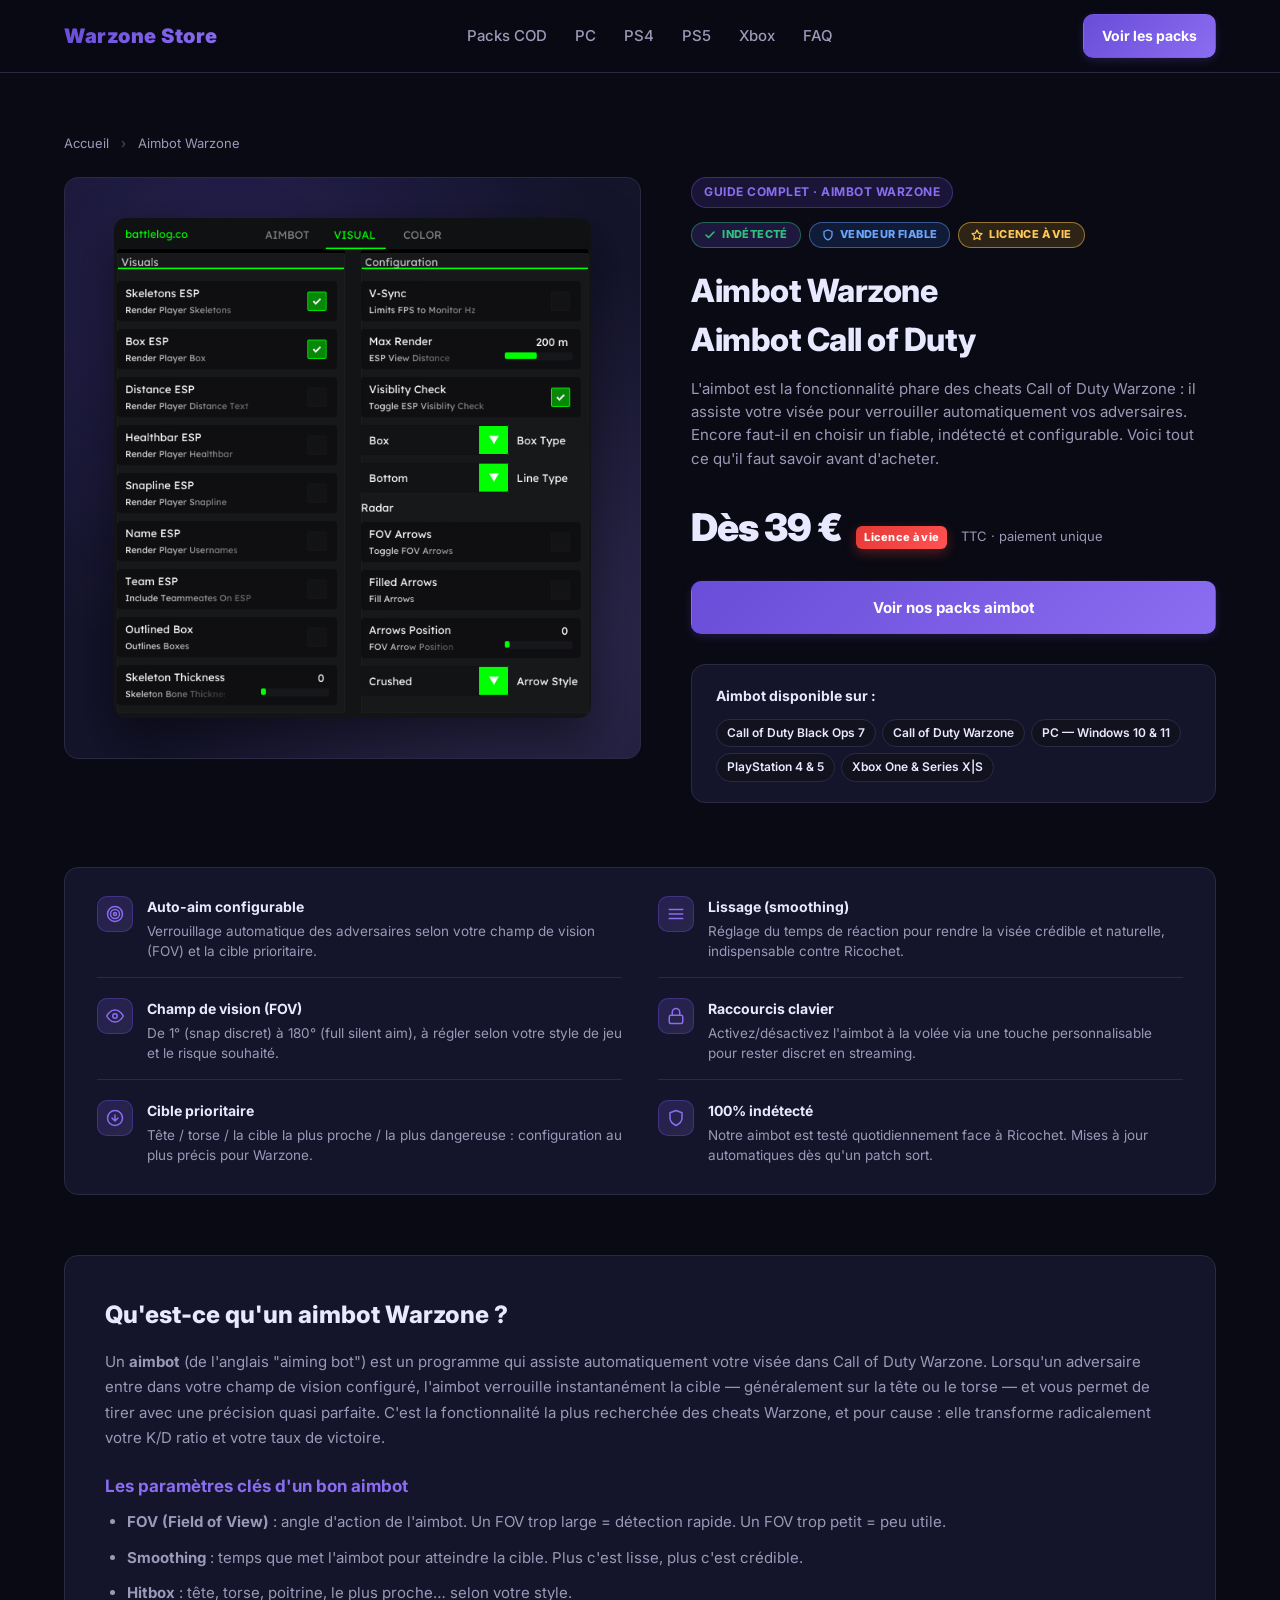
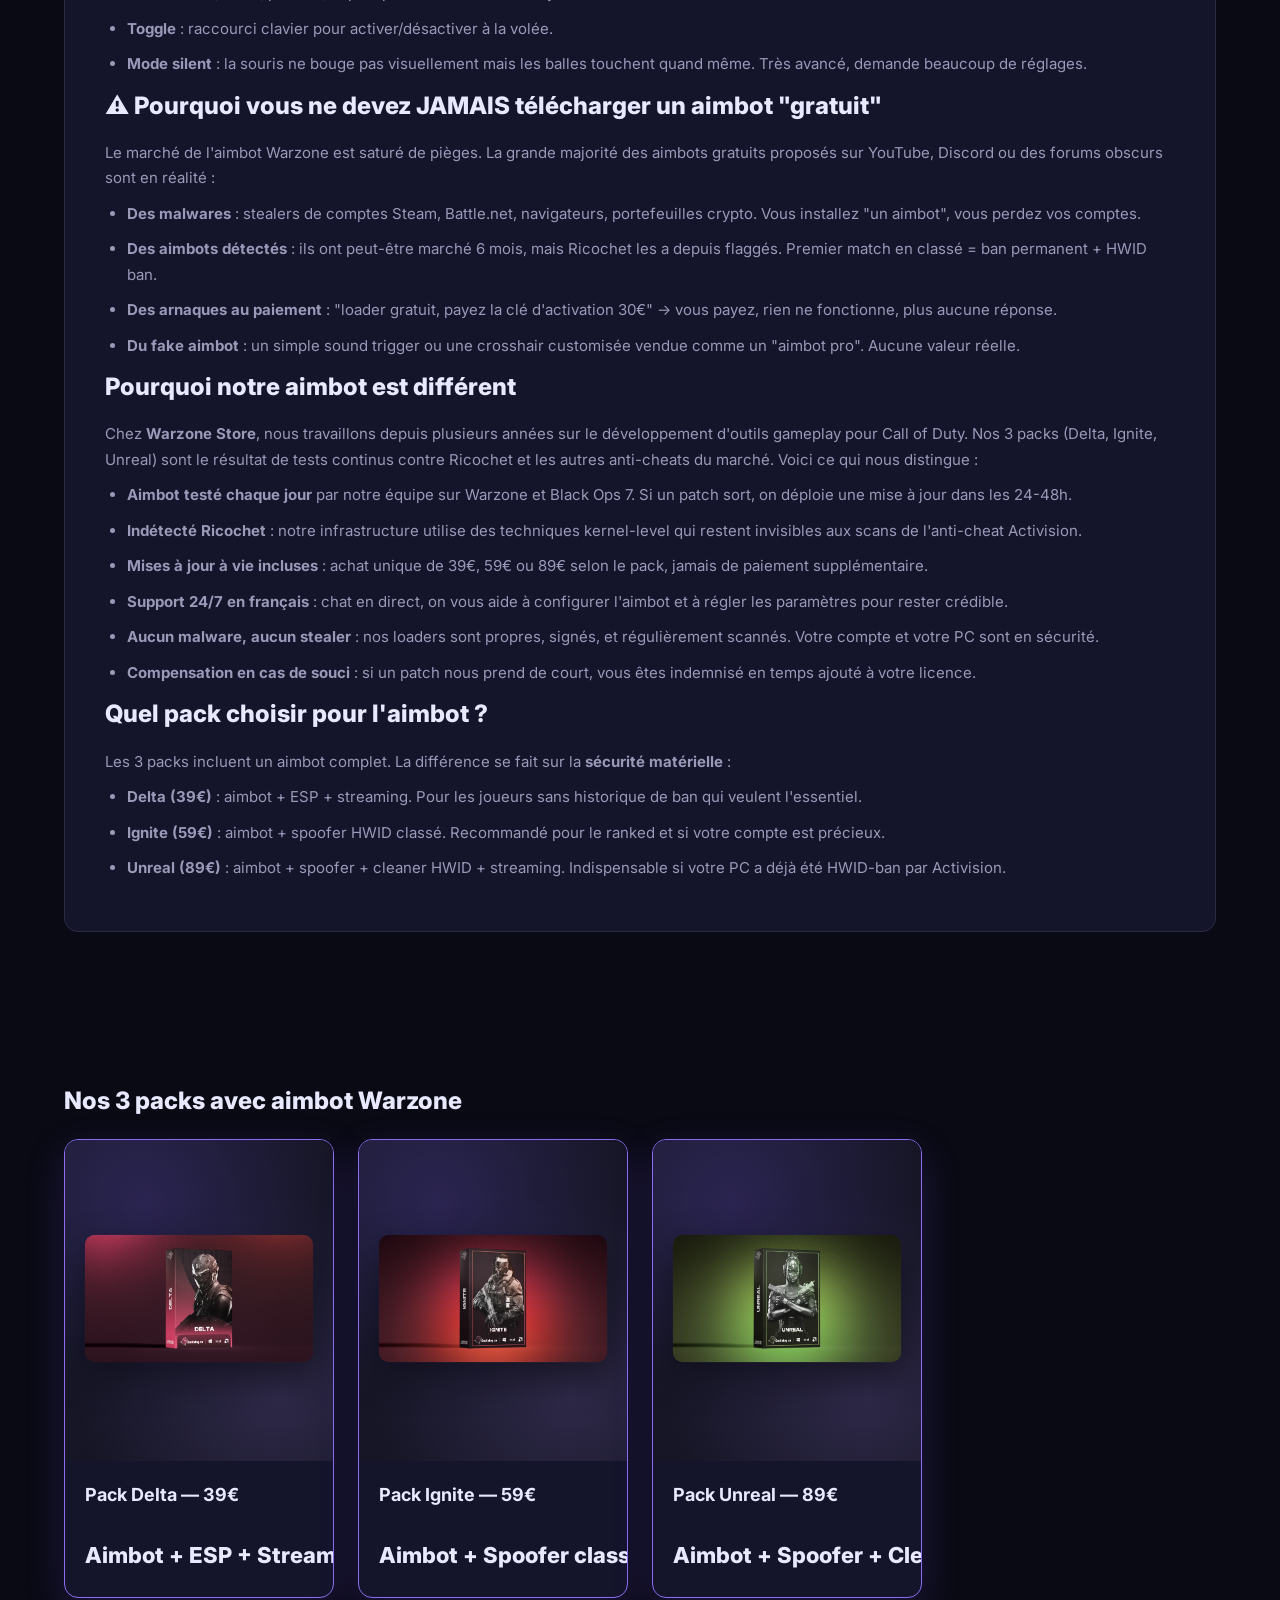
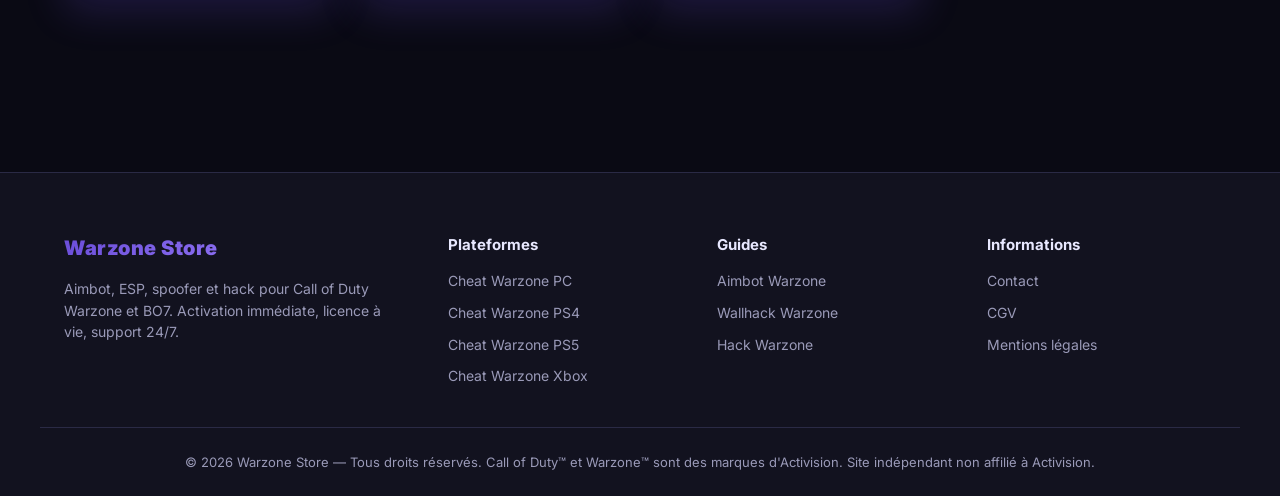
==== aimbot-warzone.html @ 565941c6 "Standardize SEO title + h1 with 2-keyword pattern across all pages, add platform and guide pages" ====
<!DOCTYPE html>
<html lang="fr">
<head>
    <meta charset="UTF-8">
    <meta name="viewport" content="width=device-width, initial-scale=1.0">
    <meta name="robots" content="index, follow">
    <title>Aimbot Warzone - Aimbot Call of Duty</title>
    <meta name="description" content="Aimbot Warzone : tout savoir sur l'auto-aim Call of Duty. Comment ça marche, risques des aimbots gratuits, et comment acheter un aimbot fiable et indétecté. 3 packs à vie dès 39€.">
    <link rel="canonical" href="https://carte-store.com/aimbot-warzone.html"/>
    <link rel="preconnect" href="https://fonts.googleapis.com">
    <link rel="preconnect" href="https://fonts.gstatic.com" crossorigin>
    <link href="https://fonts.googleapis.com/css2?family=Inter:wght@400;500;600;700;800;900&display=swap" rel="stylesheet">
    <link rel="stylesheet" href="assets/css/style.css">
    <link rel="icon" type="image/x-icon" href="favicon.ico">
    <link rel="icon" type="image/svg+xml" href="assets/img/favicon.svg">
    <meta name="msapplication-TileColor" content="#7c5aff">

    <meta property="og:type" content="article">
    <meta property="og:url" content="https://carte-store.com/aimbot-warzone.html">
    <meta property="og:title" content="Aimbot Warzone — Comment ça marche et où l'acheter en sécurité">
    <meta property="og:description" content="Tout sur l'aimbot Call of Duty Warzone : fonctionnement, risques des aimbots gratuits, et solution fiable.">
    <meta property="og:image" content="https://carte-store.com/aimbot-warzone-bo7.webp">
    <meta property="og:locale" content="fr_FR">

    <script type="application/ld+json">
    {
        "@context": "https://schema.org",
        "@type": "Article",
        "headline": "Aimbot Warzone — Qu'est-ce que c'est et où l'acheter en sécurité",
        "description": "Tout savoir sur l'aimbot Call of Duty Warzone : fonctionnement, paramètres, risques des solutions gratuites et comment choisir un aimbot fiable et indétecté.",
        "image": "https://carte-store.com/aimbot-warzone-bo7.webp",
        "author": { "@type": "Organization", "name": "Warzone Store" },
        "publisher": {
            "@type": "Organization",
            "name": "Warzone Store",
            "logo": { "@type": "ImageObject", "url": "https://carte-store.com/cod-bo7-warzone-ignite-spoofer.webp" }
        }
    }
    </script>
</head>
<body>

<header class="header">
    <div class="container header-inner">
        <a href="index.html" class="logo" title="aimbot warzone">
            <span class="logo-text">Warzone Store</span>
        </a>
        <nav class="nav" id="primary-nav">
            <a href="index.html#packs" title="aimbot warzone">Packs COD</a>
            <a href="cheat-warzone-pc.html" title="cheat warzone pc">PC</a>
            <a href="cheat-warzone-ps4.html" title="cheat call of duty ps4">PS4</a>
            <a href="cheat-warzone-ps5.html" title="cheat call of duty ps5">PS5</a>
            <a href="cheat-warzone-xbox.html" title="aimbot warzone xbox one gratuit">Xbox</a>
            <a href="index.html#faq" title="wallhack warzone">FAQ</a>
        </nav>
        <a href="index.html#packs" class="btn btn-primary btn-sm" title="aimbot call of duty">Voir les packs</a>
        <button class="nav-toggle" aria-label="Ouvrir le menu" aria-expanded="false" aria-controls="primary-nav">
            <svg class="nav-toggle-open" viewBox="0 0 24 24" fill="none" stroke="currentColor" stroke-width="2" stroke-linecap="round"><line x1="3" y1="6" x2="21" y2="6"/><line x1="3" y1="12" x2="21" y2="12"/><line x1="3" y1="18" x2="21" y2="18"/></svg>
            <svg class="nav-toggle-close" viewBox="0 0 24 24" fill="none" stroke="currentColor" stroke-width="2" stroke-linecap="round"><line x1="18" y1="6" x2="6" y2="18"/><line x1="6" y1="6" x2="18" y2="18"/></svg>
        </button>
    </div>
</header>

<main class="product-page">
    <div class="container">
        <nav class="breadcrumb">
            <a href="index.html" title="cheat warzone">Accueil</a>
            <span class="sep">›</span>
            <span>Aimbot Warzone</span>
        </nav>

        <div class="product-layout">
            <div class="product-gallery">
                <img src="aimbot-warzone-bo7.webp" alt="aimbot warzone call of duty">
            </div>
            <div class="product-info">
                <span class="product-badge">Guide complet · Aimbot Warzone</span>
                <div class="trust-badges">
                    <span class="trust-badge undetected"><svg viewBox="0 0 24 24" fill="none" stroke="currentColor" stroke-width="3" stroke-linecap="round" stroke-linejoin="round"><polyline points="20 6 9 17 4 12"/></svg>Indétecté</span>
                    <span class="trust-badge spoofer"><svg viewBox="0 0 24 24" fill="none" stroke="currentColor" stroke-width="2.5" stroke-linecap="round" stroke-linejoin="round"><path d="M12 22s8-4 8-10V5l-8-3-8 3v7c0 6 8 10 8 10z"/></svg>Vendeur fiable</span>
                    <span class="trust-badge spoofer-ranked"><svg viewBox="0 0 24 24" fill="none" stroke="currentColor" stroke-width="2.5" stroke-linecap="round" stroke-linejoin="round"><polygon points="12 2 15.09 8.26 22 9.27 17 14.14 18.18 21.02 12 17.77 5.82 21.02 7 14.14 2 9.27 8.91 8.26 12 2"/></svg>Licence à vie</span>
                </div>
                <h1>Aimbot Warzone <br>Aimbot Call of Duty</h1>
                <p class="subtitle">L'aimbot est la fonctionnalité phare des cheats Call of Duty Warzone : il assiste votre visée pour verrouiller automatiquement vos adversaires. Encore faut-il en choisir un fiable, indétecté et configurable. Voici tout ce qu'il faut savoir avant d'acheter.</p>

                <div class="price-row">
                    <span class="price-big">Dès 39 €</span>
                    <span class="discount-badge">Licence à vie</span>
                    <span class="price-vat">TTC · paiement unique</span>
                </div>

                <div class="buy-row">
                    <a href="index.html#packs" class="btn btn-primary" title="aimbot warzone">Voir nos packs aimbot</a>
                </div>

                <div class="compat-block">
                    <h4>Aimbot disponible sur :</h4>
                    <ul class="compat-list">
                        <li>Call of Duty Black Ops 7</li>
                        <li>Call of Duty Warzone</li>
                        <li>PC — Windows 10 &amp; 11</li>
                        <li>PlayStation 4 &amp; 5</li>
                        <li>Xbox One &amp; Series X|S</li>
                    </ul>
                </div>
            </div>
        </div>

        <div class="product-features-list">
            <div class="feature-row">
                <span class="ic"><svg viewBox="0 0 24 24" fill="none" stroke="currentColor" stroke-width="2" stroke-linecap="round" stroke-linejoin="round"><circle cx="12" cy="12" r="10"/><circle cx="12" cy="12" r="6"/><circle cx="12" cy="12" r="2"/></svg></span>
                <div>
                    <h4>Auto-aim configurable</h4>
                    <p>Verrouillage automatique des adversaires selon votre champ de vision (FOV) et la cible prioritaire.</p>
                </div>
            </div>
            <div class="feature-row">
                <span class="ic"><svg viewBox="0 0 24 24" fill="none" stroke="currentColor" stroke-width="2" stroke-linecap="round" stroke-linejoin="round"><path d="M3 12h18"/><path d="M3 6h18"/><path d="M3 18h18"/></svg></span>
                <div>
                    <h4>Lissage (smoothing)</h4>
                    <p>Réglage du temps de réaction pour rendre la visée crédible et naturelle, indispensable contre Ricochet.</p>
                </div>
            </div>
            <div class="feature-row">
                <span class="ic"><svg viewBox="0 0 24 24" fill="none" stroke="currentColor" stroke-width="2" stroke-linecap="round" stroke-linejoin="round"><path d="M1 12s4-8 11-8 11 8 11 8-4 8-11 8-11-8-11-8z"/><circle cx="12" cy="12" r="3"/></svg></span>
                <div>
                    <h4>Champ de vision (FOV)</h4>
                    <p>De 1° (snap discret) à 180° (full silent aim), à régler selon votre style de jeu et le risque souhaité.</p>
                </div>
            </div>
            <div class="feature-row">
                <span class="ic"><svg viewBox="0 0 24 24" fill="none" stroke="currentColor" stroke-width="2" stroke-linecap="round" stroke-linejoin="round"><rect x="3" y="11" width="18" height="11" rx="2"/><path d="M7 11V7a5 5 0 0 1 10 0v4"/></svg></span>
                <div>
                    <h4>Raccourcis clavier</h4>
                    <p>Activez/désactivez l'aimbot à la volée via une touche personnalisable pour rester discret en streaming.</p>
                </div>
            </div>
            <div class="feature-row">
                <span class="ic"><svg viewBox="0 0 24 24" fill="none" stroke="currentColor" stroke-width="2" stroke-linecap="round" stroke-linejoin="round"><circle cx="12" cy="12" r="10"/><path d="M16 12l-4 4-4-4M12 8v8"/></svg></span>
                <div>
                    <h4>Cible prioritaire</h4>
                    <p>Tête / torse / la cible la plus proche / la plus dangereuse : configuration au plus précis pour Warzone.</p>
                </div>
            </div>
            <div class="feature-row">
                <span class="ic"><svg viewBox="0 0 24 24" fill="none" stroke="currentColor" stroke-width="2" stroke-linecap="round" stroke-linejoin="round"><path d="M12 22s8-4 8-10V5l-8-3-8 3v7c0 6 8 10 8 10z"/></svg></span>
                <div>
                    <h4>100% indétecté</h4>
                    <p>Notre aimbot est testé quotidiennement face à Ricochet. Mises à jour automatiques dès qu'un patch sort.</p>
                </div>
            </div>
        </div>

        <section class="product-description">
            <h2>Qu'est-ce qu'un aimbot Warzone ?</h2>
            <p>Un <strong>aimbot</strong> (de l'anglais "aiming bot") est un programme qui assiste automatiquement votre visée dans Call of Duty Warzone. Lorsqu'un adversaire entre dans votre champ de vision configuré, l'aimbot verrouille instantanément la cible — généralement sur la tête ou le torse — et vous permet de tirer avec une précision quasi parfaite. C'est la fonctionnalité la plus recherchée des cheats Warzone, et pour cause : elle transforme radicalement votre K/D ratio et votre taux de victoire.</p>

            <h3>Les paramètres clés d'un bon aimbot</h3>
            <ul>
                <li><strong>FOV (Field of View)</strong> : angle d'action de l'aimbot. Un FOV trop large = détection rapide. Un FOV trop petit = peu utile.</li>
                <li><strong>Smoothing</strong> : temps que met l'aimbot pour atteindre la cible. Plus c'est lisse, plus c'est crédible.</li>
                <li><strong>Hitbox</strong> : tête, torse, poitrine, le plus proche… selon votre style.</li>
                <li><strong>Toggle</strong> : raccourci clavier pour activer/désactiver à la volée.</li>
                <li><strong>Mode silent</strong> : la souris ne bouge pas visuellement mais les balles touchent quand même. Très avancé, demande beaucoup de réglages.</li>
            </ul>

            <h2>⚠️ Pourquoi vous ne devez JAMAIS télécharger un aimbot "gratuit"</h2>
            <p>Le marché de l'aimbot Warzone est saturé de pièges. La grande majorité des aimbots gratuits proposés sur YouTube, Discord ou des forums obscurs sont en réalité :</p>
            <ul>
                <li><strong>Des malwares</strong> : stealers de comptes Steam, Battle.net, navigateurs, portefeuilles crypto. Vous installez "un aimbot", vous perdez vos comptes.</li>
                <li><strong>Des aimbots détectés</strong> : ils ont peut-être marché 6 mois, mais Ricochet les a depuis flaggés. Premier match en classé = ban permanent + HWID ban.</li>
                <li><strong>Des arnaques au paiement</strong> : "loader gratuit, payez la clé d'activation 30€" → vous payez, rien ne fonctionne, plus aucune réponse.</li>
                <li><strong>Du fake aimbot</strong> : un simple sound trigger ou une crosshair customisée vendue comme un "aimbot pro". Aucune valeur réelle.</li>
            </ul>

            <h2>Pourquoi notre aimbot est différent</h2>
            <p>Chez <strong>Warzone Store</strong>, nous travaillons depuis plusieurs années sur le développement d'outils gameplay pour Call of Duty. Nos 3 packs (Delta, Ignite, Unreal) sont le résultat de tests continus contre Ricochet et les autres anti-cheats du marché. Voici ce qui nous distingue :</p>
            <ul>
                <li><strong>Aimbot testé chaque jour</strong> par notre équipe sur Warzone et Black Ops 7. Si un patch sort, on déploie une mise à jour dans les 24-48h.</li>
                <li><strong>Indétecté Ricochet</strong> : notre infrastructure utilise des techniques kernel-level qui restent invisibles aux scans de l'anti-cheat Activision.</li>
                <li><strong>Mises à jour à vie incluses</strong> : achat unique de 39€, 59€ ou 89€ selon le pack, jamais de paiement supplémentaire.</li>
                <li><strong>Support 24/7 en français</strong> : chat en direct, on vous aide à configurer l'aimbot et à régler les paramètres pour rester crédible.</li>
                <li><strong>Aucun malware, aucun stealer</strong> : nos loaders sont propres, signés, et régulièrement scannés. Votre compte et votre PC sont en sécurité.</li>
                <li><strong>Compensation en cas de souci</strong> : si un patch nous prend de court, vous êtes indemnisé en temps ajouté à votre licence.</li>
            </ul>

            <h2>Quel pack choisir pour l'aimbot ?</h2>
            <p>Les 3 packs incluent un aimbot complet. La différence se fait sur la <strong>sécurité matérielle</strong> :</p>
            <ul>
                <li><strong>Delta (39€)</strong> : aimbot + ESP + streaming. Pour les joueurs sans historique de ban qui veulent l'essentiel.</li>
                <li><strong>Ignite (59€)</strong> : aimbot + spoofer HWID classé. Recommandé pour le ranked et si votre compte est précieux.</li>
                <li><strong>Unreal (89€)</strong> : aimbot + spoofer + cleaner HWID + streaming. Indispensable si votre PC a déjà été HWID-ban par Activision.</li>
            </ul>
        </section>

        <section id="packs" class="related">
            <h2>Nos 3 packs avec aimbot Warzone</h2>
            <div class="grid">
                <article class="product-card">
                    <a class="product-visual" href="cod-bo7-warzone-delta.html" title="aimbot warzone"><img src="cod-bo7-warzone-delta-cheat.webp" alt="aimbot call of duty" loading="lazy"></a>
                    <div class="product-body">
                        <h3><a href="cod-bo7-warzone-delta.html" title="aimbot warzone pc gratuit">Pack Delta — 39€</a></h3>
                        <div class="product-footer">
                            <span class="price-current">Aimbot + ESP + Streaming</span>
                            <a href="cod-bo7-warzone-delta.html" class="btn btn-ghost btn-sm" title="cheat warzone">Voir</a>
                        </div>
                    </div>
                </article>
                <article class="product-card">
                    <a class="product-visual" href="cod-bo7-warzone-ignite.html" title="aimbot warzone xbox one gratuit"><img src="cod-bo7-warzone-ignite-spoofer.webp" alt="cheat warzone" loading="lazy"></a>
                    <div class="product-body">
                        <h3><a href="cod-bo7-warzone-ignite.html" title="cheat warzone gratuit">Pack Ignite — 59€</a></h3>
                        <div class="product-footer">
                            <span class="price-current">Aimbot + Spoofer classé</span>
                            <a href="cod-bo7-warzone-ignite.html" class="btn btn-ghost btn-sm" title="wallhack warzone">Voir</a>
                        </div>
                    </div>
                </article>
                <article class="product-card">
                    <a class="product-visual" href="cod-bo7-warzone-unreal.html" title="hack warzone"><img src="cod-bo7-warzone-unreal-cheat.webp" alt="cheat warzone 2" loading="lazy"></a>
                    <div class="product-body">
                        <h3><a href="cod-bo7-warzone-unreal.html" title="cheat warzone 2.0">Pack Unreal — 89€</a></h3>
                        <div class="product-footer">
                            <span class="price-current">Aimbot + Spoofer + Cleaner</span>
                            <a href="cod-bo7-warzone-unreal.html" class="btn btn-ghost btn-sm" title="hack warzone 2.0">Voir</a>
                        </div>
                    </div>
                </article>
            </div>
        </section>
    </div>
</main>

<footer class="footer">
    <div class="container footer-inner">
        <div class="footer-col footer-brand">
            <a href="index.html" class="logo" title="aimbot call of duty">
                <span class="logo-text">Warzone Store</span>
            </a>
            <p>Aimbot, ESP, spoofer et hack pour Call of Duty Warzone et BO7. Activation immédiate, licence à vie, support 24/7.</p>
        </div>
        <div class="footer-col">
            <h4>Plateformes</h4>
            <ul>
                <li><a href="cheat-warzone-pc.html" title="cheat warzone pc">Cheat Warzone PC</a></li>
                <li><a href="cheat-warzone-ps4.html" title="cheat call of duty ps4">Cheat Warzone PS4</a></li>
                <li><a href="cheat-warzone-ps5.html" title="cheat call of duty ps5">Cheat Warzone PS5</a></li>
                <li><a href="cheat-warzone-xbox.html" title="aimbot warzone xbox one gratuit">Cheat Warzone Xbox</a></li>
            </ul>
        </div>
        <div class="footer-col">
            <h4>Guides</h4>
            <ul>
                <li><a href="aimbot-warzone.html" title="aimbot warzone">Aimbot Warzone</a></li>
                <li><a href="wallhack-warzone.html" title="wallhack warzone">Wallhack Warzone</a></li>
                <li><a href="hack-warzone.html" title="hack warzone">Hack Warzone</a></li>
            </ul>
        </div>
        <div class="footer-col">
            <h4>Informations</h4>
            <ul>
                <li><a href="#" title="cheat warzone">Contact</a></li>
                <li><a href="#" title="cheat warzone gratuit">CGV</a></li>
                <li><a href="#" title="wallhack warzone">Mentions légales</a></li>
            </ul>
        </div>
    </div>
    <div class="container footer-bottom">
        <p>© <span id="year"></span> Warzone Store — Tous droits réservés. Call of Duty™ et Warzone™ sont des marques d'Activision. Site indépendant non affilié à Activision.</p>
    </div>
</footer>

<script src="assets/js/script.js"></script>
</body>
</html>
---- assets/css/style.css ----
/* ===== Reset & base ===== */
*, *::before, *::after { box-sizing: border-box; }
* { margin: 0; padding: 0; }

:root {
    --bg: #0a0a14;
    --bg-2: #12121f;
    --bg-3: #1a1a2e;
    --surface: #14142b;
    --border: #2a2a45;
    --text: #e8e8ff;
    --muted: #9a9ab8;
    --primary: #6a4dd8;          /* Purple-blue */
    --primary-2: #8a6df0;
    --primary-glow: rgba(124, 90, 255, 0.18);
    --accent: #a78bfa;
    --gold: #f5c542;
    --success: #7c5aff;
    --radius: 14px;
    --radius-sm: 10px;
    --shadow: 0 10px 30px rgba(124, 90, 255, 0.22);
}

html { scroll-behavior: smooth; }

body {
    font-family: 'Inter', -apple-system, BlinkMacSystemFont, sans-serif;
    background: var(--bg);
    color: var(--text);
    line-height: 1.55;
    -webkit-font-smoothing: antialiased;
    overflow-x: hidden;
}

a { color: inherit; text-decoration: none; }
img { max-width: 100%; display: block; }
ul { list-style: none; }

.container {
    width: 100%;
    max-width: 1200px;
    margin: 0 auto;
    padding: 0 24px;
}

.accent { color: var(--primary-2); }

/* ===== Buttons ===== */
.btn {
    display: inline-flex;
    align-items: center;
    justify-content: center;
    gap: 8px;
    padding: 14px 28px;
    border-radius: var(--radius-sm);
    font-weight: 700;
    font-size: 15px;
    border: 1px solid transparent;
    cursor: pointer;
    transition: transform 0.15s ease, box-shadow 0.2s ease, background 0.2s ease;
    white-space: nowrap;
}

.btn-sm { padding: 10px 18px; font-size: 14px; }

.btn-primary {
    background: linear-gradient(135deg, var(--primary) 0%, var(--primary-2) 100%);
    color: #fff;
    box-shadow: 0 3px 10px var(--primary-glow);
}
.btn-primary:hover {
    transform: translateY(-1px);
    box-shadow: 0 6px 18px var(--primary-glow);
    filter: brightness(1.06);
}

.btn-ghost {
    background: rgba(124, 90, 255, 0.04);
    color: var(--text);
    border-color: var(--border);
}
.btn-ghost:hover {
    background: rgba(124, 90, 255, 0.08);
    border-color: var(--primary-2);
}

/* ===== Header ===== */
.header {
    position: sticky;
    top: 0;
    z-index: 50;
    background: rgba(10, 10, 20, 0.85);
    backdrop-filter: blur(12px);
    border-bottom: 1px solid var(--border);
}
.header-inner {
    display: flex;
    align-items: center;
    justify-content: space-between;
    height: 72px;
    gap: 24px;
}
.logo {
    display: inline-flex;
    align-items: center;
    gap: 10px;
    font-weight: 800;
    font-size: 18px;
    letter-spacing: 0.3px;
}
.logo-img {
    display: block;
    height: 38px;
    width: auto;
}
.logo-text {
    background: linear-gradient(135deg, var(--primary) 0%, var(--primary-2) 100%);
    -webkit-background-clip: text;
    background-clip: text;
    color: transparent;
    font-weight: 900;
    font-size: 20px;
    letter-spacing: 0.5px;
}
.footer-brand .logo-img { height: 44px; }
.nav {
    display: flex;
    gap: 28px;
    font-size: 15px;
    font-weight: 500;
}
.nav a { color: var(--muted); transition: color 0.15s; }
.nav a:hover { color: var(--text); }

.nav-toggle {
    display: none;
    align-items: center;
    justify-content: center;
    width: 44px;
    height: 44px;
    border-radius: 10px;
    background: rgba(124, 90, 255, 0.04);
    border: 1px solid var(--border);
    color: var(--text);
    cursor: pointer;
    padding: 0;
    transition: border-color 0.15s, background 0.15s;
}
.nav-toggle:hover { border-color: var(--primary-2); background: rgba(124, 90, 255, 0.08); }
.nav-toggle svg { width: 22px; height: 22px; display: block; }
.nav-toggle .nav-toggle-close { display: none; }
.nav-toggle[aria-expanded="true"] .nav-toggle-open { display: none; }
.nav-toggle[aria-expanded="true"] .nav-toggle-close { display: block; }

/* Accessibilite clavier */
a:focus-visible,
button:focus-visible,
.btn:focus-visible,
summary:focus-visible,
input:focus-visible,
textarea:focus-visible {
    outline: 2px solid var(--primary-2);
    outline-offset: 2px;
}

/* ===== Hero ===== */
.hero {
    position: relative;
    padding: 80px 0 100px;
    overflow: hidden;
    background:
        radial-gradient(900px 600px at 80% 10%, rgba(124, 90, 255, 0.18), transparent 70%),
        radial-gradient(700px 500px at 10% 80%, rgba(167, 139, 250, 0.18), transparent 70%),
        var(--bg);
}
.hero::before {
    content: "";
    position: absolute; inset: 0;
    background-image:
        linear-gradient(rgba(124, 90, 255,0.04) 1px, transparent 1px),
        linear-gradient(90deg, rgba(124, 90, 255,0.04) 1px, transparent 1px);
    background-size: 60px 60px;
    pointer-events: none;
}
.hero-inner {
    display: grid;
    grid-template-columns: 1.1fr 1fr;
    gap: 60px;
    align-items: center;
    position: relative;
    z-index: 1;
}
.badge {
    display: inline-block;
    padding: 6px 14px;
    border-radius: 999px;
    background: rgba(124, 90, 255, 0.12);
    color: var(--primary-2);
    border: 1px solid rgba(124, 90, 255, 0.35);
    font-size: 13px;
    font-weight: 600;
    margin-bottom: 24px;
}
.hero h1 {
    font-size: clamp(36px, 5vw, 56px);
    font-weight: 800;
    line-height: 1.1;
    letter-spacing: -1px;
    margin-bottom: 20px;
}
.hero-sub {
    font-size: 18px;
    color: var(--muted);
    margin-bottom: 32px;
    max-width: 540px;
}
.hero-cta {
    display: flex;
    gap: 14px;
    flex-wrap: wrap;
    margin-bottom: 32px;
}
.hero-trust {
    display: flex;
    flex-wrap: wrap;
    gap: 20px;
    color: var(--muted);
    font-size: 14px;
}
.hero-trust li {
    display: inline-flex;
    align-items: center;
    gap: 8px;
}
.hero-trust .dot {
    width: 7px; height: 7px;
    border-radius: 50%;
    background: var(--success);
    box-shadow: 0 0 12px var(--success);
}

/* Hero visual cards */
.hero-visual {
    position: relative;
    height: 420px;
}
.card-3d {
    position: absolute;
    width: 200px;
    height: 280px;
    border-radius: 14px;
    overflow: hidden;
    background: var(--surface);
    border: 1px solid var(--border);
    box-shadow:
        0 25px 50px rgba(124, 90, 255, 0.2),
        0 10px 20px rgba(124, 90, 255, 0.12);
}
.card-3d img {
    width: 100%;
    height: 100%;
    object-fit: cover;
    display: block;
}

.card-3d-1 { top: 0; left: 10px; transform: rotate(-8deg); animation: float1 6s ease-in-out infinite; }
.card-3d-2 { top: 50px; right: 10px; transform: rotate(6deg); animation: float2 7s ease-in-out infinite; }
.card-3d-3 { bottom: 0; left: 50%; margin-left: -100px; transform: rotate(-3deg); animation: float3 8s ease-in-out infinite; z-index: 2; }

@keyframes float1 { 0%, 100% { transform: translateY(0) rotate(-8deg); } 50% { transform: translateY(-12px) rotate(-8deg); } }
@keyframes float2 { 0%, 100% { transform: translateY(0) rotate(6deg); } 50% { transform: translateY(-15px) rotate(6deg); } }
@keyframes float3 { 0%, 100% { transform: translateY(0) rotate(-3deg); } 50% { transform: translateY(-10px) rotate(-3deg); } }

/* ===== Strip ===== */
.strip {
    background: var(--bg-2);
    border-top: 1px solid var(--border);
    border-bottom: 1px solid var(--border);
    padding: 22px 0;
}
.strip-inner {
    display: flex;
    flex-wrap: wrap;
    justify-content: space-around;
    gap: 24px;
    text-align: center;
}
.strip-item {
    color: var(--muted);
    font-size: 14px;
    font-weight: 600;
    display: inline-flex;
    align-items: center;
    gap: 10px;
}
.strip-item > span {
    display: inline-flex;
    align-items: center;
    justify-content: center;
    width: 36px;
    height: 36px;
    border-radius: 10px;
    background: rgba(124, 90, 255, 0.12);
    border: 1px solid rgba(124, 90, 255, 0.3);
    color: var(--primary-2);
}
.strip-item > span svg {
    width: 18px;
    height: 18px;
    display: block;
}

/* ===== Sections ===== */
section { padding: 90px 0; }
.section-head {
    text-align: center;
    margin-bottom: 56px;
    max-width: 720px;
    margin-left: auto;
    margin-right: auto;
}
.section-head h2 {
    font-size: clamp(28px, 4vw, 42px);
    font-weight: 800;
    letter-spacing: -0.5px;
    margin-bottom: 14px;
}
.section-head p { color: var(--muted); font-size: 17px; }

/* ===== Products grid ===== */
.products { background: var(--bg); }
.grid {
    display: grid;
    grid-template-columns: repeat(auto-fill, minmax(260px, 1fr));
    gap: 24px;
}
.product-card {
    background: var(--surface);
    border: 1px solid var(--primary-2);
    border-radius: var(--radius);
    overflow: hidden;
    display: flex;
    flex-direction: column;
    box-shadow: 0 10px 30px rgba(124, 90, 255, 0.14);
    transition: transform 0.2s ease, box-shadow 0.2s ease;
}
.product-card.featured { border-color: rgba(245, 197, 66, 0.7); box-shadow: 0 10px 30px rgba(245, 197, 66, 0.18); }

@media (hover: hover) {
    .product-card { transform: translateY(-4px); box-shadow: 0 14px 40px rgba(124, 90, 255, 0.18); }
    .product-card:hover { transform: translateY(-8px); box-shadow: 0 20px 50px rgba(124, 90, 255, 0.28); }
    .product-card.featured { box-shadow: 0 14px 40px rgba(245, 197, 66, 0.2); }
    .product-card.featured:hover { box-shadow: 0 20px 50px rgba(245, 197, 66, 0.3); }
}

.product-visual {
    position: relative;
    aspect-ratio: 5 / 6;
    background: linear-gradient(135deg, var(--bg-3), var(--bg-2));
    display: flex;
    align-items: center;
    justify-content: center;
    padding: 22px;
    overflow: hidden;
    cursor: pointer;
}
.product-visual::before {
    content: "";
    position: absolute; inset: 0;
    background:
        radial-gradient(circle at 30% 20%, rgba(124, 90, 255,0.18), transparent 60%),
        radial-gradient(circle at 80% 80%, rgba(167, 139, 250,0.18), transparent 60%);
    pointer-events: none;
}
.product-visual img {
    max-width: 100%;
    max-height: 100%;
    width: auto;
    height: auto;
    object-fit: contain;
    border-radius: 10px;
    box-shadow: 0 14px 35px rgba(0, 0, 0, 0.45);
    transition: transform 0.35s ease;
    position: relative;
    z-index: 1;
    transform: translateY(-2px) scale(1.02);
}
.product-card:hover .product-visual img {
    transform: translateY(-6px) scale(1.05);
}
.tag {
    position: absolute;
    top: 4px;
    right: 4px;
    z-index: 3;
    padding: 4px 10px;
    border-radius: 999px;
    background: rgba(124, 90, 255, 0.85);
    color: #fff;
    border: 1px solid rgba(255, 255, 255, 0.2);
    backdrop-filter: blur(6px);
    font-size: 11px;
    font-weight: 700;
    text-transform: uppercase;
    letter-spacing: 0.5px;
    box-shadow: 0 4px 12px rgba(124, 90, 255, 0.4);
}
.tag-gold {
    background: rgba(245, 197, 66, 0.15);
    color: var(--gold);
    border-color: rgba(245, 197, 66, 0.4);
}

.product-body { padding: 20px; display: flex; flex-direction: column; flex: 1; gap: 8px; }
.product-body h3 { font-size: 18px; font-weight: 700; }
.product-body .meta { font-size: 13px; color: var(--muted); }
.product-footer {
    display: flex;
    align-items: center;
    justify-content: space-between;
    margin-top: auto;
    padding-top: 16px;
}
.price {
    display: flex;
    align-items: baseline;
    gap: 8px;
    flex-wrap: wrap;
}
.price-current {
    font-size: 22px;
    font-weight: 800;
    color: var(--text);
    white-space: nowrap;
}
.price-old {
    font-size: 14px;
    font-weight: 600;
    color: var(--muted);
    text-decoration: line-through;
    white-space: nowrap;
}
.discount-badge {
    display: inline-block;
    padding: 3px 8px;
    border-radius: 6px;
    background: linear-gradient(135deg, #e53935, #ff5252);
    color: #fff;
    font-size: 11px;
    font-weight: 800;
    letter-spacing: 0.3px;
    box-shadow: 0 4px 12px rgba(229, 57, 53, 0.35);
}
.discount-badge.absolute {
    position: absolute;
    top: 12px;
    left: 12px;
    z-index: 3;
}
.price-row .price-old {
    font-size: 18px;
}

/* ===== Product details block (eneba-style) ===== */
.product-details {
    margin-top: 60px;
    display: grid;
    grid-template-columns: repeat(auto-fit, minmax(260px, 1fr));
    gap: 16px;
    padding: 32px;
    background: var(--surface);
    border: 1px solid var(--border);
    border-radius: var(--radius);
}
.detail-block {
    display: flex;
    align-items: flex-start;
    gap: 14px;
}
.detail-icon {
    flex-shrink: 0;
    width: 40px; height: 40px;
    border-radius: 10px;
    background: linear-gradient(135deg, rgba(124, 90, 255,0.18), rgba(167, 139, 250,0.14));
    border: 1px solid rgba(124, 90, 255,0.3);
    display: inline-flex;
    align-items: center;
    justify-content: center;
    font-size: 18px;
    color: var(--primary-2);
}
.detail-icon svg {
    width: 20px;
    height: 20px;
    display: block;
}
.detail-block h4 {
    font-size: 15px;
    font-weight: 700;
    margin-bottom: 4px;
    color: var(--text);
}
.detail-block p {
    color: var(--muted);
    font-size: 13.5px;
    line-height: 1.5;
}
.compat-list {
    display: flex;
    flex-wrap: wrap;
    gap: 6px;
    margin-top: 4px;
}
.compat-list li {
    padding: 4px 10px;
    background: var(--bg-2);
    border: 1px solid var(--border);
    border-radius: 999px;
    font-size: 12px;
    font-weight: 600;
    color: var(--text);
}

/* ===== Features ===== */
.features { background: var(--bg-2); }
.features-grid {
    display: grid;
    grid-template-columns: repeat(auto-fit, minmax(240px, 1fr));
    gap: 24px;
}
.feature {
    background: var(--surface);
    border: 1px solid var(--border);
    border-radius: var(--radius);
    padding: 28px;
    transition: transform 0.2s, border-color 0.2s;
}
.feature:hover { transform: translateY(-3px); border-color: var(--primary-2); }
.feature-icon {
    width: 52px; height: 52px;
    border-radius: 12px;
    background: linear-gradient(135deg, rgba(124, 90, 255,0.2), rgba(167, 139, 250,0.16));
    border: 1px solid rgba(124, 90, 255,0.3);
    display: inline-flex;
    align-items: center;
    justify-content: center;
    font-size: 24px;
    margin-bottom: 18px;
    color: var(--primary-2);
}
.feature-icon svg {
    width: 26px;
    height: 26px;
    display: block;
}
.feature h3 { font-size: 17px; margin-bottom: 8px; }
.feature p { color: var(--muted); font-size: 14px; }

/* ===== How ===== */
.how { background: var(--bg); }
.steps {
    display: grid;
    grid-template-columns: repeat(auto-fit, minmax(260px, 1fr));
    gap: 24px;
}
.step {
    background: var(--surface);
    border: 1px solid var(--border);
    border-radius: var(--radius);
    padding: 32px;
    position: relative;
}
.step-num {
    width: 44px; height: 44px;
    border-radius: 50%;
    background: linear-gradient(135deg, var(--primary), var(--primary-2));
    color: #fff;
    display: inline-flex;
    align-items: center;
    justify-content: center;
    font-weight: 800;
    font-size: 18px;
    margin-bottom: 18px;
    box-shadow: 0 6px 18px var(--primary-glow);
}
.step h3 { font-size: 18px; margin-bottom: 8px; }
.step p { color: var(--muted); font-size: 15px; }

/* ===== FAQ ===== */
.faq { background: var(--bg-2); }
.faq-list { max-width: 820px; margin: 0 auto; display: flex; flex-direction: column; gap: 12px; }
.faq details {
    background: var(--surface);
    border: 1px solid var(--border);
    border-radius: var(--radius-sm);
    overflow: hidden;
    transition: border-color 0.2s;
}
.faq details[open] { border-color: var(--primary-2); }
.faq summary {
    cursor: pointer;
    padding: 18px 22px;
    font-weight: 600;
    font-size: 16px;
    list-style: none;
    display: flex;
    align-items: center;
    justify-content: space-between;
}
.faq summary::-webkit-details-marker { display: none; }
.faq summary::after {
    content: "+";
    font-size: 22px;
    font-weight: 300;
    color: var(--primary-2);
    transition: transform 0.2s;
}
.faq details[open] summary::after { transform: rotate(45deg); }
.faq details p { padding: 0 22px 20px; color: var(--muted); font-size: 15px; }

/* ===== Footer ===== */
.footer {
    background: var(--bg-2);
    border-top: 1px solid var(--border);
    padding: 60px 0 24px;
    color: var(--muted);
    font-size: 14px;
}
.footer-inner {
    display: grid;
    grid-template-columns: 1.5fr 1fr 1fr 1fr;
    gap: 40px;
    padding-bottom: 40px;
    border-bottom: 1px solid var(--border);
}
.footer-brand p { margin-top: 14px; max-width: 320px; }
.footer-col h4 { color: var(--text); font-size: 15px; margin-bottom: 14px; }
.footer-col ul { display: flex; flex-direction: column; gap: 10px; }
.footer-col a:hover { color: var(--primary-2); }
.pay-badges { display: flex; flex-wrap: wrap; gap: 8px; }
.pay-badges span {
    padding: 6px 10px;
    background: var(--surface);
    border: 1px solid var(--border);
    border-radius: 6px;
    font-size: 12px;
    font-weight: 700;
    color: var(--text);
}
.footer-bottom {
    padding-top: 24px;
    text-align: center;
    font-size: 13px;
}

/* ===== Product detail page ===== */
.product-page { padding: 60px 0 80px; }
.breadcrumb {
    color: var(--muted);
    font-size: 13px;
    margin-bottom: 24px;
}
.breadcrumb a { color: var(--muted); }
.breadcrumb a:hover { color: var(--primary-2); }
.breadcrumb .sep { margin: 0 8px; opacity: 0.5; }

.product-layout {
    display: grid;
    grid-template-columns: 1.1fr 1fr;
    gap: 50px;
    align-items: flex-start;
}
.product-gallery {
    background: var(--surface);
    border: 1px solid var(--border);
    border-radius: var(--radius);
    padding: 40px;
    display: flex;
    align-items: center;
    justify-content: center;
    position: relative;
    overflow: hidden;
}
.product-gallery::before {
    content: "";
    position: absolute; inset: 0;
    background:
        radial-gradient(circle at 30% 20%, rgba(124, 90, 255,0.18), transparent 60%),
        radial-gradient(circle at 80% 80%, rgba(167, 139, 250,0.18), transparent 60%);
}
.product-gallery img {
    max-width: 100%;
    max-height: 500px;
    border-radius: 12px;
    box-shadow: 0 20px 50px rgba(0, 0, 0, 0.5);
    position: relative;
    z-index: 1;
}

.product-info .product-badge {
    display: inline-block;
    padding: 5px 12px;
    background: rgba(124, 90, 255,0.15);
    color: var(--primary-2);
    border: 1px solid rgba(124, 90, 255,0.35);
    border-radius: 999px;
    font-size: 12px;
    font-weight: 700;
    margin-bottom: 14px;
    text-transform: uppercase;
    letter-spacing: 0.5px;
}
.product-info h1 {
    font-size: 32px;
    font-weight: 800;
    letter-spacing: -0.5px;
    margin-bottom: 12px;
}
.product-info .subtitle {
    color: var(--muted);
    margin-bottom: 28px;
    font-size: 15px;
}
.price-row {
    display: flex;
    align-items: baseline;
    flex-wrap: wrap;
    gap: 14px;
    margin-bottom: 24px;
}
.price-row .price-big {
    font-size: 38px;
    font-weight: 900;
    color: var(--text);
    letter-spacing: -1px;
    white-space: nowrap;
}
.price-row .price-old { white-space: nowrap; }
.price-row .discount-badge { white-space: nowrap; }
.price-row .price-vat {
    font-size: 13px;
    color: var(--muted);
}
.buy-row { display: flex; gap: 12px; margin-bottom: 30px; flex-wrap: wrap; }
.buy-row .btn { flex: 1; min-width: 200px; }

.product-features-list {
    background: var(--surface);
    border: 1px solid var(--border);
    border-radius: var(--radius);
    padding: 28px 32px;
    margin-top: 40px;
    margin-bottom: 24px;
    display: grid;
    grid-template-columns: 1fr 1fr;
    column-gap: 36px;
    row-gap: 4px;
}
.product-features-list .feature-row {
    display: flex;
    align-items: flex-start;
    gap: 14px;
    padding: 16px 0;
    border-bottom: 1px solid var(--border);
}
/* Retirer la bordure sur la dernière ligne de chaque colonne */
.product-features-list .feature-row:nth-last-child(-n+2):nth-child(odd),
.product-features-list .feature-row:last-child {
    border-bottom: none;
    padding-bottom: 0;
}
.product-features-list .feature-row:nth-child(1),
.product-features-list .feature-row:nth-child(2) { padding-top: 0; }
@media (max-width: 768px) {
    .product-features-list {
        grid-template-columns: 1fr;
        padding: 20px;
        column-gap: 0;
    }
    .product-features-list .feature-row:nth-last-child(-n+2):nth-child(odd) {
        border-bottom: 1px solid var(--border);
        padding-bottom: 16px;
    }
    .product-features-list .feature-row:nth-child(2) { padding-top: 16px; }
    .product-features-list .feature-row:last-child { border-bottom: none; padding-bottom: 0; }
}
.product-features-list .feature-row .ic {
    flex-shrink: 0;
    width: 36px; height: 36px;
    border-radius: 10px;
    background: linear-gradient(135deg, rgba(124, 90, 255,0.18), rgba(167, 139, 250,0.14));
    border: 1px solid rgba(124, 90, 255,0.3);
    display: inline-flex;
    align-items: center;
    justify-content: center;
    font-size: 16px;
    color: var(--primary-2);
}
.product-features-list .feature-row .ic svg {
    width: 18px;
    height: 18px;
    display: block;
}
.product-features-list .feature-row h4 {
    font-size: 14px;
    font-weight: 700;
    margin-bottom: 3px;
    color: var(--text);
}
.product-features-list .feature-row p {
    color: var(--muted);
    font-size: 13.5px;
    line-height: 1.5;
}
.product-features-list .feature-row a { color: var(--primary-2); text-decoration: underline; }

.compat-block {
    background: var(--surface);
    border: 1px solid var(--border);
    border-radius: var(--radius);
    padding: 20px 24px;
    margin-bottom: 24px;
}
.compat-block h4 {
    font-size: 14px;
    font-weight: 700;
    margin-bottom: 12px;
    color: var(--text);
}

.trust-badges {
    display: flex;
    flex-wrap: wrap;
    gap: 8px;
    margin-bottom: 18px;
}
.trust-badge {
    display: inline-flex;
    align-items: center;
    gap: 6px;
    padding: 6px 12px;
    border-radius: 999px;
    font-size: 11px;
    font-weight: 800;
    letter-spacing: 0.4px;
    text-transform: uppercase;
    line-height: 1;
}
.trust-badge svg {
    width: 12px;
    height: 12px;
    flex-shrink: 0;
}
.trust-badge.undetected {
    background: rgba(124, 90, 255, 0.18);
    color: #2ec27e;
    border: 1px solid rgba(46, 194, 126, 0.45);
}
.trust-badge.spoofer {
    background: rgba(56, 132, 255, 0.15);
    color: #6aa5ff;
    border: 1px solid rgba(106, 165, 255, 0.45);
}
.trust-badge.spoofer-ranked {
    background: rgba(255, 184, 28, 0.15);
    color: #ffc857;
    border: 1px solid rgba(255, 200, 87, 0.5);
}
.trust-badge.triggerbot {
    background: rgba(229, 57, 53, 0.15);
    color: #ff7a7a;
    border: 1px solid rgba(255, 122, 122, 0.5);
}
.trust-badge.splash-proof {
    background: rgba(56, 189, 248, 0.15);
    color: #7dd3fc;
    border: 1px solid rgba(125, 211, 252, 0.5);
}

.product-screenshots {
    margin-top: 60px;
}
.screenshots-grid {
    display: grid;
    grid-template-columns: repeat(3, 1fr);
    gap: 18px;
}
.screenshots-grid figure {
    margin: 0;
    background: var(--surface);
    border: 1px solid var(--border);
    border-radius: var(--radius);
    overflow: hidden;
    aspect-ratio: 16/9;
    display: flex;
    align-items: center;
    justify-content: center;
}
.screenshots-grid img {
    width: 100%;
    height: 100%;
    object-fit: cover;
    display: block;
    transition: transform 0.35s ease, filter 0.25s ease;
}
.screenshots-grid a {
    display: block;
    width: 100%;
    height: 100%;
    cursor: zoom-in;
    position: relative;
    overflow: hidden;
}
.screenshots-grid a::after {
    content: "";
    position: absolute;
    inset: 0;
    background: linear-gradient(135deg, rgba(124, 90, 255, 0) 0%, rgba(124, 90, 255, 0.25) 100%);
    opacity: 0;
    transition: opacity 0.25s ease;
    pointer-events: none;
}
.screenshots-grid a:hover img {
    transform: scale(1.06);
    filter: brightness(1.1);
}
.screenshots-grid a:hover::after {
    opacity: 1;
}

/* ===== Lightbox ===== */
.lightbox {
    position: fixed;
    inset: 0;
    background: rgba(8, 8, 18, 0.94);
    backdrop-filter: blur(10px);
    -webkit-backdrop-filter: blur(10px);
    z-index: 1000;
    display: flex;
    align-items: center;
    justify-content: center;
    padding: 70px 80px;
    opacity: 0;
    visibility: hidden;
    transition: opacity 0.2s ease, visibility 0s 0.2s;
}
.lightbox.open {
    opacity: 1;
    visibility: visible;
    transition: opacity 0.2s ease, visibility 0s;
}
.lightbox-stage {
    position: relative;
    width: 100%;
    height: 100%;
    display: flex;
    align-items: center;
    justify-content: center;
}
.lightbox-img {
    max-width: 100%;
    max-height: 100%;
    object-fit: contain;
    border-radius: 10px;
    box-shadow: 0 30px 80px rgba(0, 0, 0, 0.7);
    border: 1px solid rgba(124, 90, 255, 0.25);
}
.lightbox-counter {
    position: absolute;
    bottom: -36px;
    left: 50%;
    transform: translateX(-50%);
    color: var(--muted);
    font-size: 13px;
    font-weight: 600;
    letter-spacing: 0.4px;
    padding: 6px 14px;
    background: rgba(20, 20, 43, 0.7);
    border: 1px solid var(--border);
    border-radius: 999px;
}
.lightbox-close,
.lightbox-nav {
    background: rgba(124, 90, 255, 0.15);
    border: 1px solid rgba(124, 90, 255, 0.35);
    color: #fff;
    border-radius: 50%;
    cursor: pointer;
    display: flex;
    align-items: center;
    justify-content: center;
    transition: background 0.15s, transform 0.15s, border-color 0.15s;
    line-height: 1;
    font-family: inherit;
    backdrop-filter: blur(6px);
    -webkit-backdrop-filter: blur(6px);
}
.lightbox-close:hover,
.lightbox-nav:hover {
    background: rgba(124, 90, 255, 0.32);
    border-color: var(--primary-2);
    transform: scale(1.06);
}
.lightbox-close {
    position: absolute;
    top: 22px;
    right: 26px;
    width: 48px;
    height: 48px;
    font-size: 30px;
    font-weight: 300;
    z-index: 2;
}
.lightbox-nav {
    position: absolute;
    top: 50%;
    transform: translateY(-50%);
    width: 52px;
    height: 52px;
    font-size: 38px;
    font-weight: 300;
    z-index: 2;
}
.lightbox-nav:hover { transform: translateY(-50%) scale(1.06); }
.lightbox-prev { left: 26px; }
.lightbox-next { right: 26px; }

@media (max-width: 720px) {
    .lightbox { padding: 60px 12px; }
    .lightbox-close { width: 40px; height: 40px; font-size: 24px; top: 14px; right: 14px; }
    .lightbox-nav { width: 40px; height: 40px; font-size: 28px; }
    .lightbox-prev { left: 8px; }
    .lightbox-next { right: 8px; }
    .lightbox-counter { bottom: -30px; font-size: 12px; padding: 4px 10px; }
}
@media (max-width: 720px) {
    .screenshots-grid { grid-template-columns: 1fr; gap: 12px; }
}

.product-description {
    margin-top: 60px;
    padding: 40px;
    background: var(--surface);
    border: 1px solid var(--border);
    border-radius: var(--radius);
}
.product-description h2 {
    font-size: 24px;
    margin-bottom: 16px;
    font-weight: 800;
}
.product-description h3 {
    font-size: 17px;
    margin: 22px 0 10px;
    color: var(--primary-2);
}
.product-description p,
.product-description li {
    color: var(--muted);
    font-size: 15px;
    line-height: 1.7;
    margin-bottom: 10px;
}
.product-description ul { padding-left: 22px; list-style: disc; }

.related {
    margin-top: 60px;
}
.related h2 {
    font-size: 24px;
    font-weight: 800;
    margin-bottom: 24px;
}
.related .grid { grid-template-columns: repeat(auto-fill, minmax(220px, 1fr)); }

@media (max-width: 900px) {
    .product-layout { grid-template-columns: 1fr; gap: 30px; }
    .product-gallery { padding: 30px; }
    .product-gallery img { max-height: 380px; }
}

/* ===== Pages legales ===== */
.page-content { padding: 80px 0; min-height: 60vh; }
.page-content h1 {
    font-size: 36px;
    margin-bottom: 24px;
    font-weight: 800;
    letter-spacing: -0.5px;
}
.page-content h2 {
    font-size: 22px;
    margin: 32px 0 12px;
    font-weight: 700;
    color: var(--primary-2);
}
.page-content p,
.page-content li { color: var(--muted); margin-bottom: 12px; font-size: 15px; line-height: 1.7; }
.page-content ul { padding-left: 22px; list-style: disc; }
.page-content a { color: var(--primary-2); text-decoration: underline; }

/* ===== Merci page ===== */
.thanks {
    min-height: 70vh;
    display: flex;
    align-items: center;
    justify-content: center;
    text-align: center;
    padding: 80px 0;
}
.thanks-card {
    background: var(--surface);
    border: 1px solid var(--border);
    border-radius: var(--radius);
    padding: 60px 40px;
    max-width: 580px;
    margin: 0 auto;
}
.thanks-icon {
    width: 80px; height: 80px;
    border-radius: 50%;
    background: linear-gradient(135deg, var(--success), #27ae60);
    display: inline-flex;
    align-items: center;
    justify-content: center;
    color: #fff;
    font-size: 40px;
    margin-bottom: 24px;
    box-shadow: 0 10px 30px rgba(46, 204, 113, 0.35);
}
.thanks-card h1 { font-size: 30px; margin-bottom: 14px; }
.thanks-card p { color: var(--muted); margin-bottom: 16px; }
.thanks-card .btn { margin-top: 14px; }

/* ===== Contact form ===== */
.contact-form {
    max-width: 560px;
    background: var(--surface);
    border: 1px solid var(--border);
    border-radius: var(--radius);
    padding: 32px;
    margin-top: 24px;
}
.contact-form label {
    display: block;
    font-size: 14px;
    font-weight: 600;
    margin-bottom: 6px;
    color: var(--text);
}
.contact-form input,
.contact-form textarea {
    width: 100%;
    padding: 12px 14px;
    background: var(--bg-2);
    border: 1px solid var(--border);
    border-radius: var(--radius-sm);
    color: var(--text);
    font-family: inherit;
    font-size: 16px;
    margin-bottom: 18px;
    transition: border-color 0.15s;
}
.contact-form input:focus,
.contact-form textarea:focus {
    outline: none;
    border-color: var(--primary-2);
}
.contact-form textarea { min-height: 140px; resize: vertical; }

/* ===== Responsive ===== */
@media (max-width: 900px) {
    .hero-inner { grid-template-columns: 1fr; gap: 40px; }
    .hero-visual { height: 380px; }
    .card-3d { width: 170px; height: 240px; }
    .card-3d-1 { left: 22px; }
    .card-3d-2 { right: 22px; }
    .card-3d-3 { margin-left: -85px; }
    .footer-inner { grid-template-columns: 1fr 1fr; }

    /* Detail page */
    .product-page { padding: 40px 0 60px; }
    .product-info h1 { font-size: 26px; }
    .price-row .price-big { font-size: 32px; }
    .product-description { padding: 28px; margin-top: 40px; }
    .product-description h2 { font-size: 20px; }
    .related { margin-top: 40px; }
    .related .grid { grid-template-columns: repeat(2, 1fr); gap: 14px; }
    .product-details { padding: 22px; margin-top: 40px; }
}

@media (max-width: 640px) {
    .nav-toggle { display: inline-flex; }
    .header-inner > .btn { margin-left: auto; }
    .nav {
        position: fixed;
        top: 60px;
        left: 0;
        right: 0;
        flex-direction: column;
        align-items: stretch;
        gap: 0;
        background: rgba(10, 10, 20, 0.96);
        backdrop-filter: blur(14px);
        border-bottom: 1px solid var(--border);
        padding: 8px 24px 16px;
        font-size: 16px;
        font-weight: 600;
        opacity: 0;
        visibility: hidden;
        transform: translateY(-12px);
        pointer-events: none;
        transition: opacity 0.18s ease, transform 0.18s ease, visibility 0.18s;
        z-index: 49;
    }
    .nav.open {
        opacity: 1;
        visibility: visible;
        transform: translateY(0);
        pointer-events: auto;
    }
    .nav a {
        display: block;
        padding: 14px 4px;
        color: var(--text);
        border-bottom: 1px solid var(--border);
    }
    .nav a:last-child { border-bottom: none; }

    section { padding: 56px 0; }
    .hero { padding: 50px 0 70px; }
    .footer-inner { grid-template-columns: 1fr; gap: 28px; }
    .strip-inner { flex-direction: column; gap: 14px; }
    .card-3d { width: 135px; height: 190px; }
    .card-3d-1 { left: 18px; top: 10px; }
    .card-3d-2 { right: 18px; top: 50px; }
    .card-3d-3 { bottom: 0; left: 50%; margin-left: -68px; }

    /* Header tighter */
    .header-inner { height: 60px; gap: 10px; }
    .logo { font-size: 16px; gap: 8px; }
    .logo-img { height: 48px; }
    .footer-brand .logo-img { height: 56px; }

    /* Section heads */
    .section-head { margin-bottom: 36px; }
    .section-head h2 { font-size: 26px; }
    .section-head p { font-size: 15px; }

    /* Products grid: 2 columns side-by-side for richer feel on phones */
    .grid { grid-template-columns: repeat(2, 1fr); gap: 14px; }
    .product-visual { padding: 14px; }
    .product-body { padding: 14px; gap: 6px; }
    .product-body h3 { font-size: 15px; }
    .product-body .meta { font-size: 11.5px; }
    .product-footer { padding-top: 12px; flex-direction: column; align-items: flex-start; gap: 10px; }
    .product-footer .btn { width: 100%; }
    .price-current { font-size: 18px; }
    .price-old { font-size: 12px; }
    .discount-badge.absolute { top: 8px; left: 8px; padding: 2px 6px; font-size: 10px; }

    /* Detail page */
    .product-page { padding: 28px 0 50px; }
    .breadcrumb { font-size: 12px; margin-bottom: 16px; }
    .breadcrumb .sep { margin: 0 6px; }
    .product-layout { gap: 22px; }
    .product-gallery { padding: 22px; }
    .product-gallery img { max-height: 280px; }
    .product-info h1 { font-size: 23px; }
    .product-info .subtitle { font-size: 14px; margin-bottom: 22px; }
    .price-row { gap: 10px; row-gap: 6px; margin-bottom: 20px; }
    .price-row .price-big { font-size: 28px; }
    .price-row .price-old { font-size: 16px; }
    .price-row .price-vat { flex-basis: 100%; }
    .buy-row .btn { flex: 1 1 100%; min-width: 0; padding: 13px 18px; font-size: 14px; }
    .product-features-list { padding: 16px; }
    .product-features-list .feature-row { gap: 12px; padding: 12px 0; }
    .product-features-list .feature-row .ic { width: 32px; height: 32px; }
    .product-features-list .feature-row .ic svg { width: 16px; height: 16px; }
    .compat-block { padding: 16px 18px; }
    .product-description { padding: 22px; margin-top: 32px; }
    .product-description h2 { font-size: 19px; }
    .product-description h3 { font-size: 15px; }
    .product-description p, .product-description li { font-size: 14px; }
    .related h2 { font-size: 19px; }

    /* Product-details block (index) */
    .product-details { padding: 18px; gap: 14px; }
    .detail-icon { width: 36px; height: 36px; }
    .detail-icon svg { width: 18px; height: 18px; }
    .detail-block h4 { font-size: 14px; }
    .detail-block p { font-size: 13px; }

    /* Features */
    .feature { padding: 22px; }
    .feature-icon { width: 44px; height: 44px; margin-bottom: 14px; }
    .feature-icon svg { width: 22px; height: 22px; }

    /* Steps */
    .step { padding: 22px; }

    /* FAQ */
    .faq summary { padding: 14px 16px; font-size: 14.5px; }
    .faq summary::after { font-size: 20px; }
    .faq details p { padding: 0 16px 16px; font-size: 13.5px; }

    /* Footer */
    .footer { padding: 40px 0 20px; }
    .footer-inner { padding-bottom: 28px; }
    .footer-bottom { font-size: 12px; padding-top: 18px; }
}

@media (max-width: 420px) {
    .container { padding: 0 16px; }
    .hero h1 { font-size: 30px; line-height: 1.15; }
    .hero-sub { font-size: 15px; margin-bottom: 24px; }
    .hero-cta { flex-direction: column; align-items: stretch; gap: 10px; }
    .hero-cta .btn { width: 100%; padding: 13px 18px; }
    .hero-visual { height: 290px; }
    .card-3d { width: 108px; height: 152px; }
    .card-3d-1 { left: 14px; top: 0; }
    .card-3d-2 { right: 14px; top: 30px; }
    .card-3d-3 { bottom: 0; left: 50%; margin-left: -54px; }

    /* Single column for products on smallest phones for readability */
    .grid { grid-template-columns: 1fr; }
    .product-visual { aspect-ratio: 16 / 11; padding: 18px; }
    .product-footer { flex-direction: row; align-items: center; }
    .product-footer .btn { width: auto; }

    /* Header acheter button text shorter */
    .header-inner .btn { padding: 11px 14px; font-size: 13px; }

    /* Related grid: keep 2 cols, image smaller */
    .related .grid { gap: 10px; }
    /* Related cards: stack footer (price + Voir btn) so button isn't cropped in 2-col layout */
    .related .product-footer { flex-direction: column; align-items: flex-start; gap: 8px; }
    .related .product-footer .btn { width: 100%; }
}
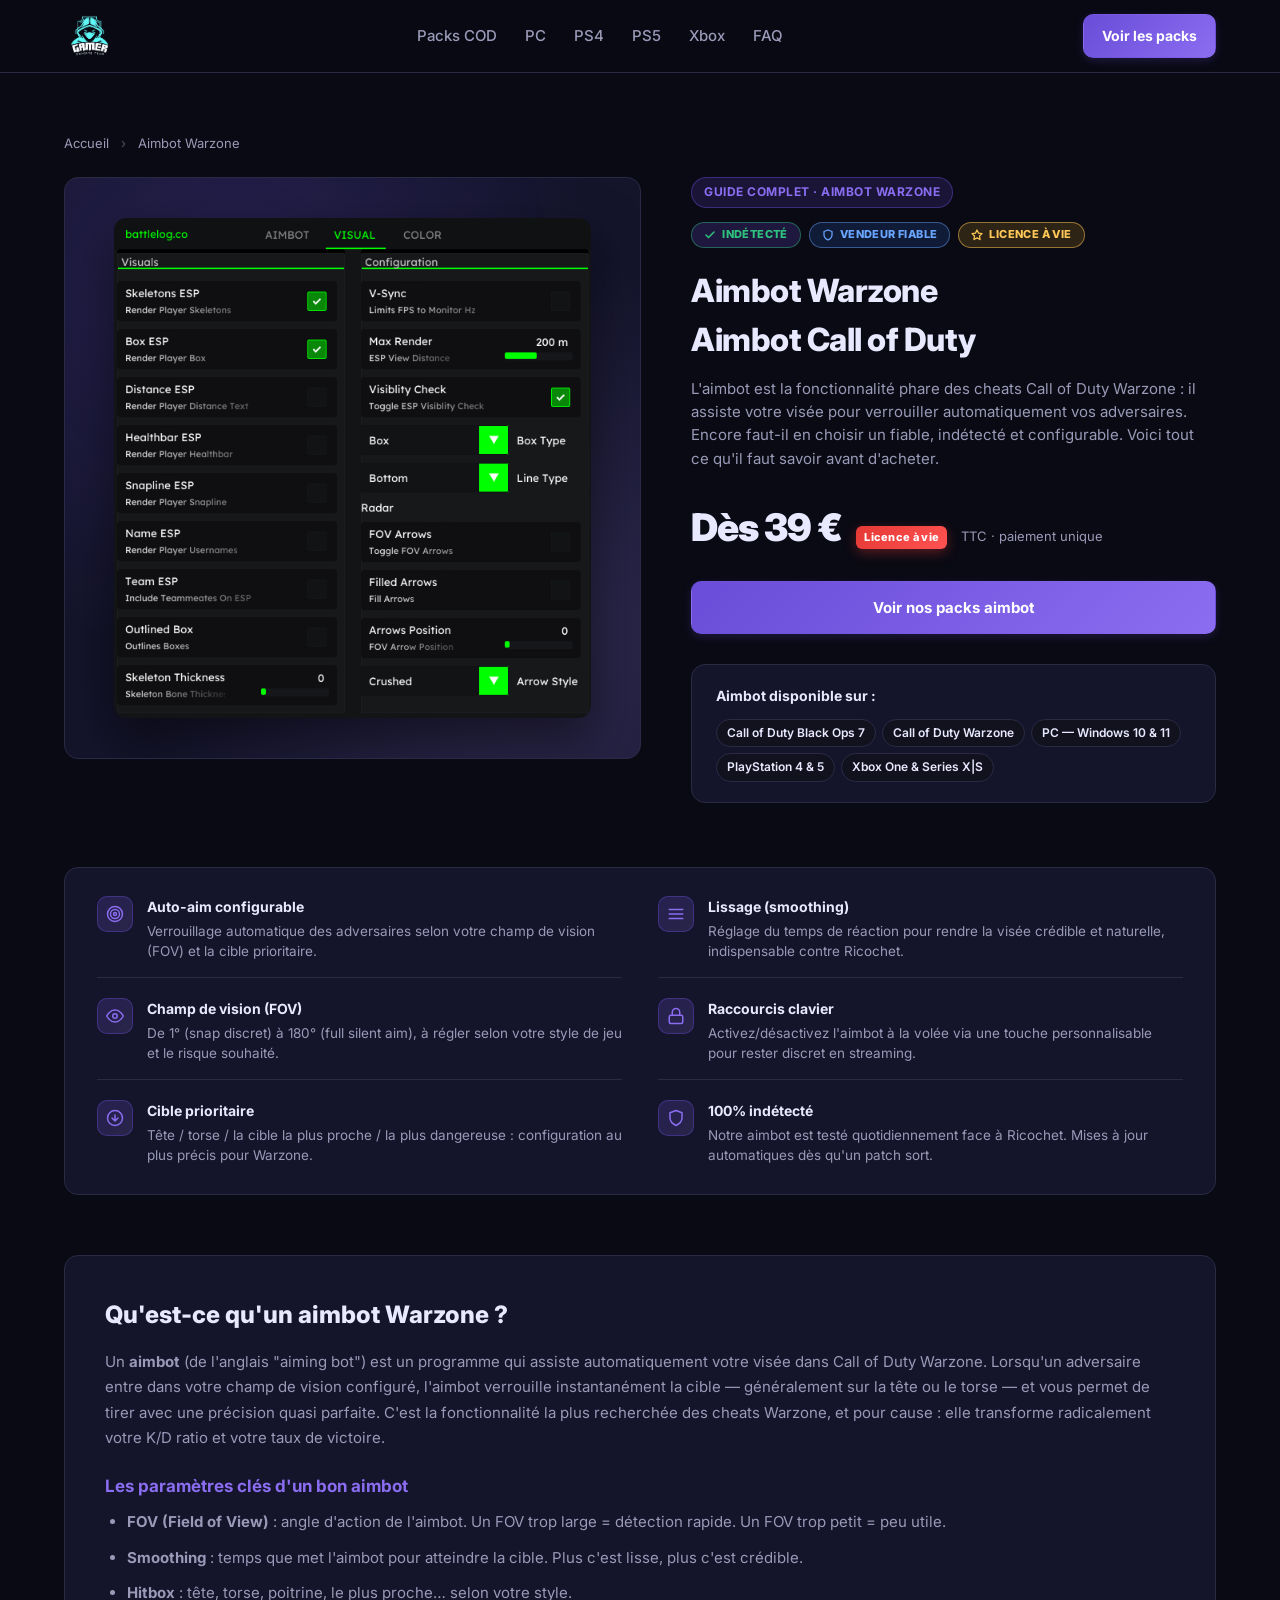
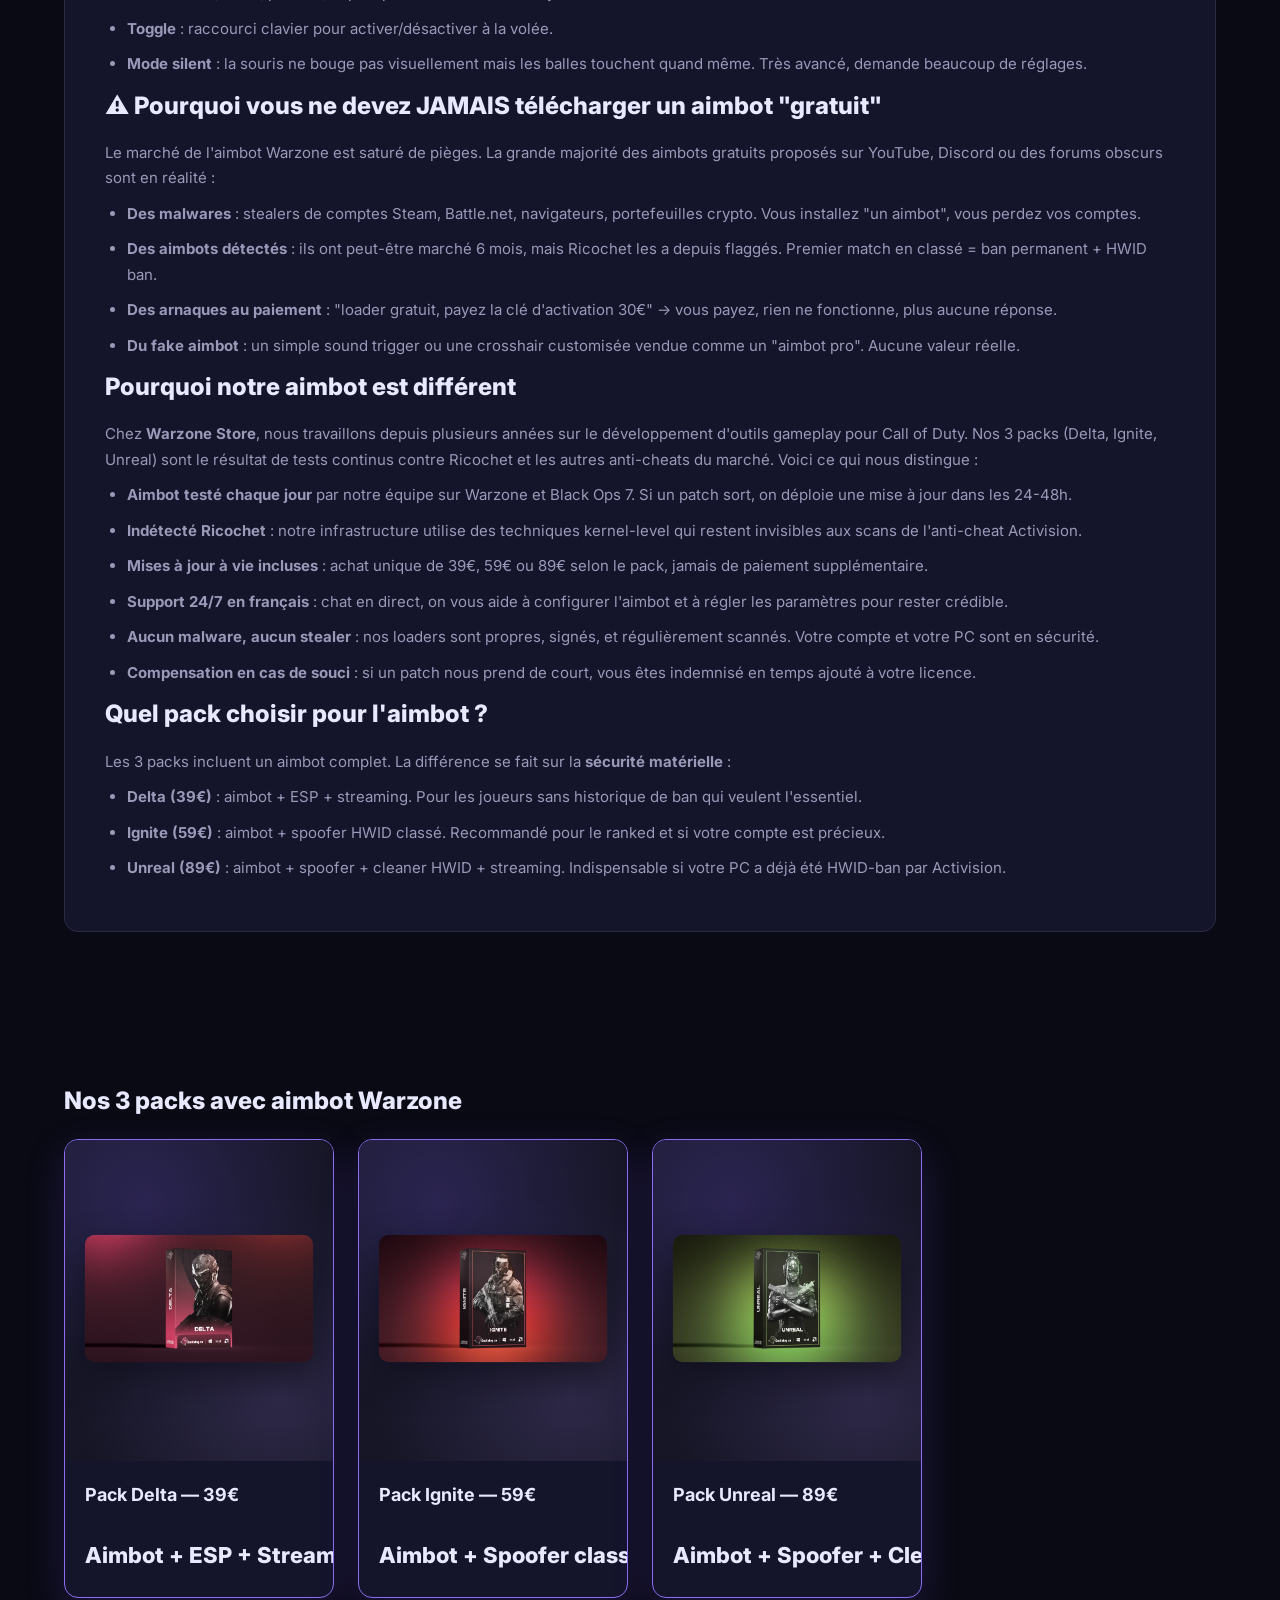
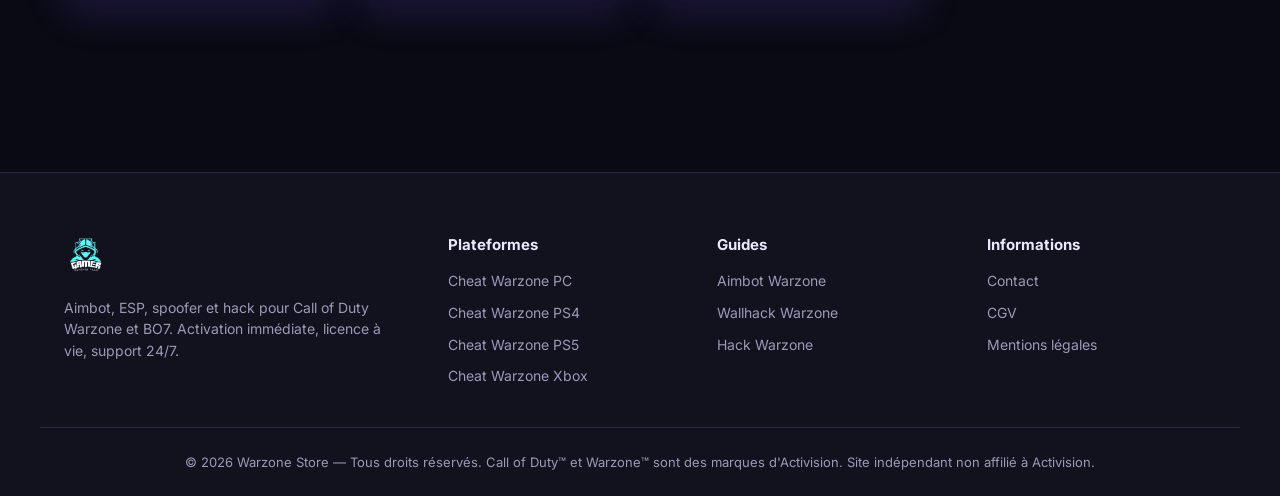
==== commit 667793d8: "Use logo.png in header/footer, enlarge logo (desktop 52px, mobile 58px)" ====
--- a/aimbot-warzone.html
+++ b/aimbot-warzone.html
@@ -6,20 +6,26 @@
     <meta name="robots" content="index, follow">
     <title>Aimbot Warzone - Aimbot Call of Duty</title>
     <meta name="description" content="Aimbot Warzone : tout savoir sur l'auto-aim Call of Duty. Comment ça marche, risques des aimbots gratuits, et comment acheter un aimbot fiable et indétecté. 3 packs à vie dès 39€.">
-    <link rel="canonical" href="https://carte-store.com/aimbot-warzone.html"/>
+    <link rel="canonical" href="https://wrz-shop.com/aimbot-warzone.html"/>
+    <link rel="alternate" hreflang="fr-FR" href="https://wrz-shop.com/aimbot-warzone.html"/>
+    <link rel="alternate" hreflang="fr-BE" href="https://wrz-shop.com/aimbot-warzone.html"/>
+    <link rel="alternate" hreflang="fr-CA" href="https://wrz-shop.com/aimbot-warzone.html"/>
+    <link rel="alternate" hreflang="fr-CH" href="https://wrz-shop.com/aimbot-warzone.html"/>
+    <link rel="alternate" hreflang="x-default" href="https://wrz-shop.com/aimbot-warzone.html"/>
     <link rel="preconnect" href="https://fonts.googleapis.com">
     <link rel="preconnect" href="https://fonts.gstatic.com" crossorigin>
     <link href="https://fonts.googleapis.com/css2?family=Inter:wght@400;500;600;700;800;900&display=swap" rel="stylesheet">
     <link rel="stylesheet" href="assets/css/style.css">
     <link rel="icon" type="image/x-icon" href="favicon.ico">
-    <link rel="icon" type="image/svg+xml" href="assets/img/favicon.svg">
+    <link rel="apple-touch-icon" href="favicon.ico">
+    <meta name="theme-color" content="#7c5aff">
     <meta name="msapplication-TileColor" content="#7c5aff">
 
     <meta property="og:type" content="article">
-    <meta property="og:url" content="https://carte-store.com/aimbot-warzone.html">
+    <meta property="og:url" content="https://wrz-shop.com/aimbot-warzone.html">
     <meta property="og:title" content="Aimbot Warzone — Comment ça marche et où l'acheter en sécurité">
     <meta property="og:description" content="Tout sur l'aimbot Call of Duty Warzone : fonctionnement, risques des aimbots gratuits, et solution fiable.">
-    <meta property="og:image" content="https://carte-store.com/aimbot-warzone-bo7.webp">
+    <meta property="og:image" content="https://wrz-shop.com/aimbot-warzone-bo7.webp">
     <meta property="og:locale" content="fr_FR">
 
     <script type="application/ld+json">
@@ -28,12 +34,12 @@
         "@type": "Article",
         "headline": "Aimbot Warzone — Qu'est-ce que c'est et où l'acheter en sécurité",
         "description": "Tout savoir sur l'aimbot Call of Duty Warzone : fonctionnement, paramètres, risques des solutions gratuites et comment choisir un aimbot fiable et indétecté.",
-        "image": "https://carte-store.com/aimbot-warzone-bo7.webp",
+        "image": "https://wrz-shop.com/aimbot-warzone-bo7.webp",
         "author": { "@type": "Organization", "name": "Warzone Store" },
         "publisher": {
             "@type": "Organization",
             "name": "Warzone Store",
-            "logo": { "@type": "ImageObject", "url": "https://carte-store.com/cod-bo7-warzone-ignite-spoofer.webp" }
+            "logo": { "@type": "ImageObject", "url": "https://wrz-shop.com/cod-bo7-warzone-ignite-spoofer.webp" }
         }
     }
     </script>
@@ -43,7 +49,7 @@
 <header class="header">
     <div class="container header-inner">
         <a href="index.html" class="logo" title="aimbot warzone">
-            <span class="logo-text">Warzone Store</span>
+            <img src="logo.png" alt="Warzone Store" class="logo-img">
         </a>
         <nav class="nav" id="primary-nav">
             <a href="index.html#packs" title="aimbot warzone">Packs COD</a>
@@ -235,7 +241,7 @@
     <div class="container footer-inner">
         <div class="footer-col footer-brand">
             <a href="index.html" class="logo" title="aimbot call of duty">
-                <span class="logo-text">Warzone Store</span>
+                <img src="logo.png" alt="Warzone Store" class="logo-img">
             </a>
             <p>Aimbot, ESP, spoofer et hack pour Call of Duty Warzone et BO7. Activation immédiate, licence à vie, support 24/7.</p>
         </div>
--- a/assets/css/style.css
+++ b/assets/css/style.css
@@ -110,7 +110,7 @@
 }
 .logo-img {
     display: block;
-    height: 38px;
+    height: 52px;
     width: auto;
 }
 .logo-text {
@@ -1193,7 +1193,7 @@
     .header-inner > .btn { margin-left: auto; }
     .nav {
         position: fixed;
-        top: 60px;
+        top: 68px;
         left: 0;
         right: 0;
         flex-direction: column;
@@ -1236,10 +1236,10 @@
     .card-3d-3 { bottom: 0; left: 50%; margin-left: -68px; }
 
     /* Header tighter */
-    .header-inner { height: 60px; gap: 10px; }
+    .header-inner { height: 68px; gap: 10px; }
     .logo { font-size: 16px; gap: 8px; }
-    .logo-img { height: 48px; }
-    .footer-brand .logo-img { height: 56px; }
+    .logo-img { height: 58px; }
+    .footer-brand .logo-img { height: 64px; }
 
     /* Section heads */
     .section-head { margin-bottom: 36px; }
